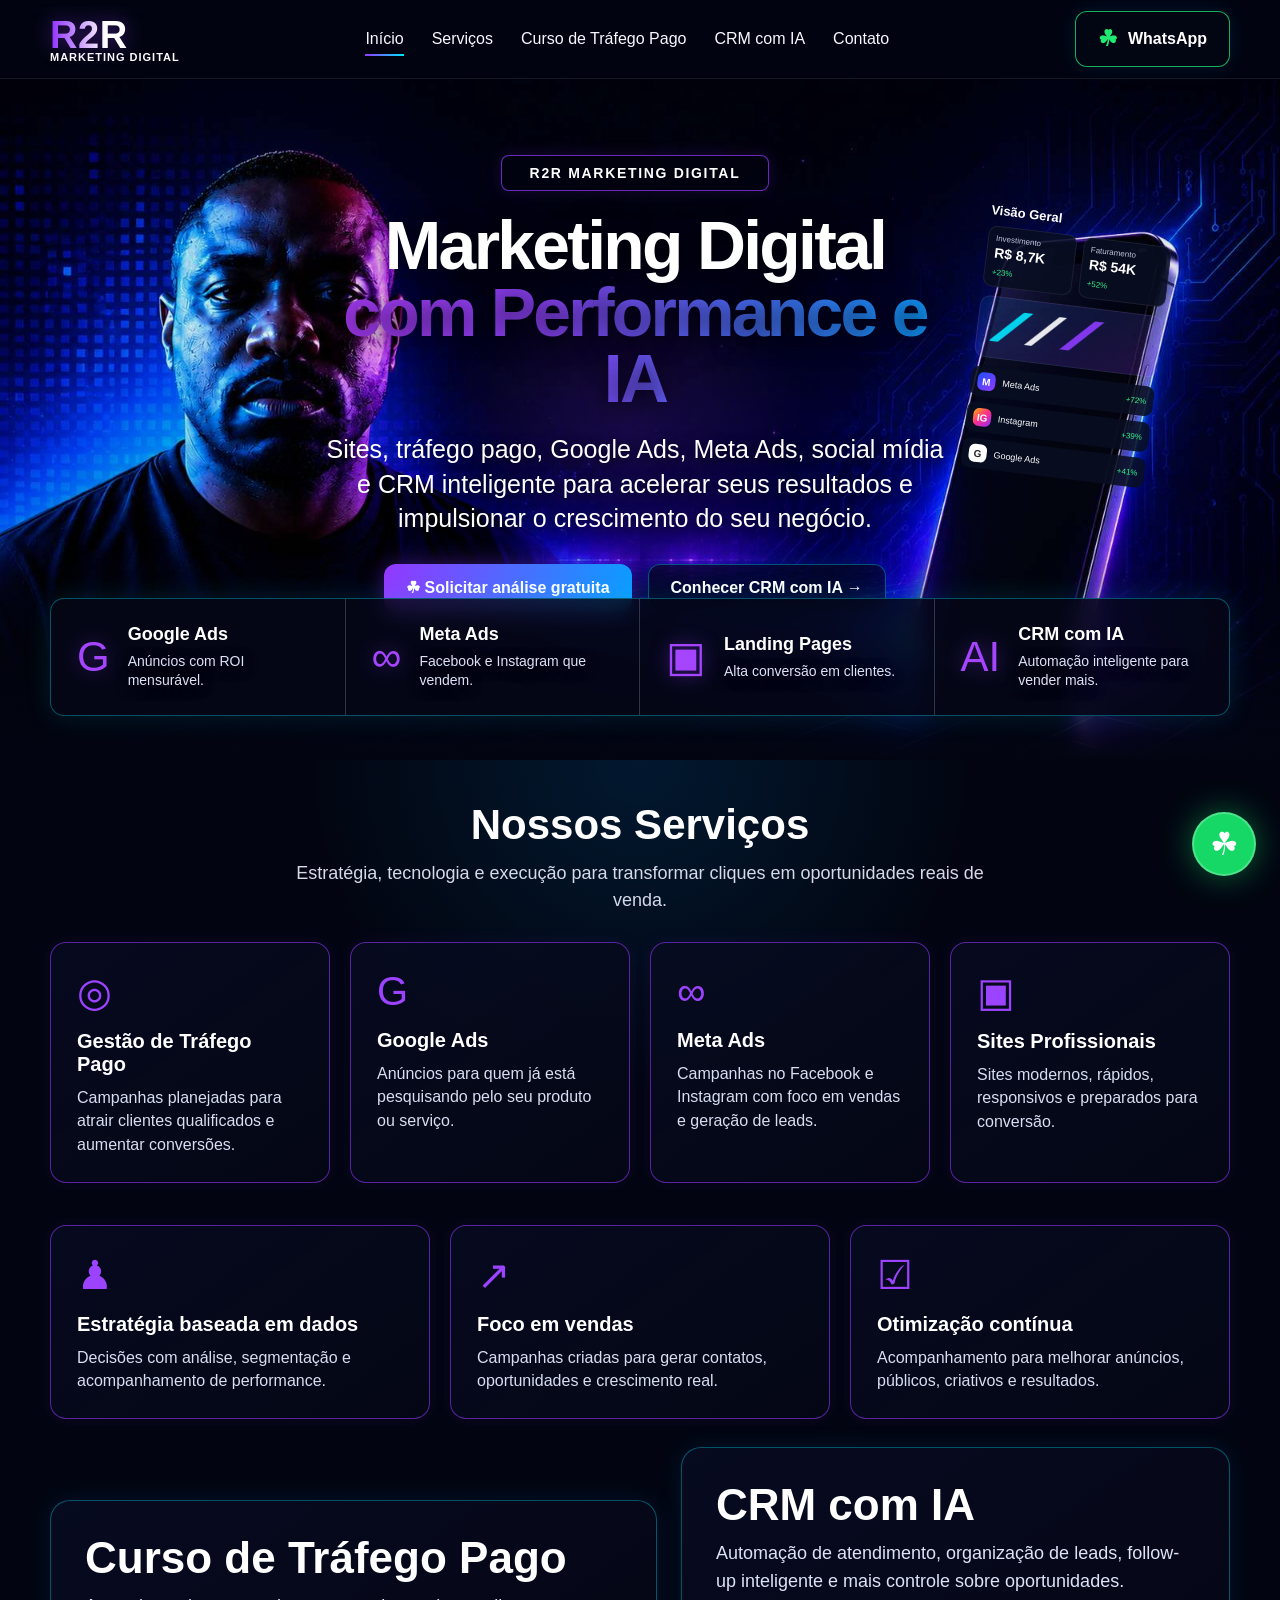
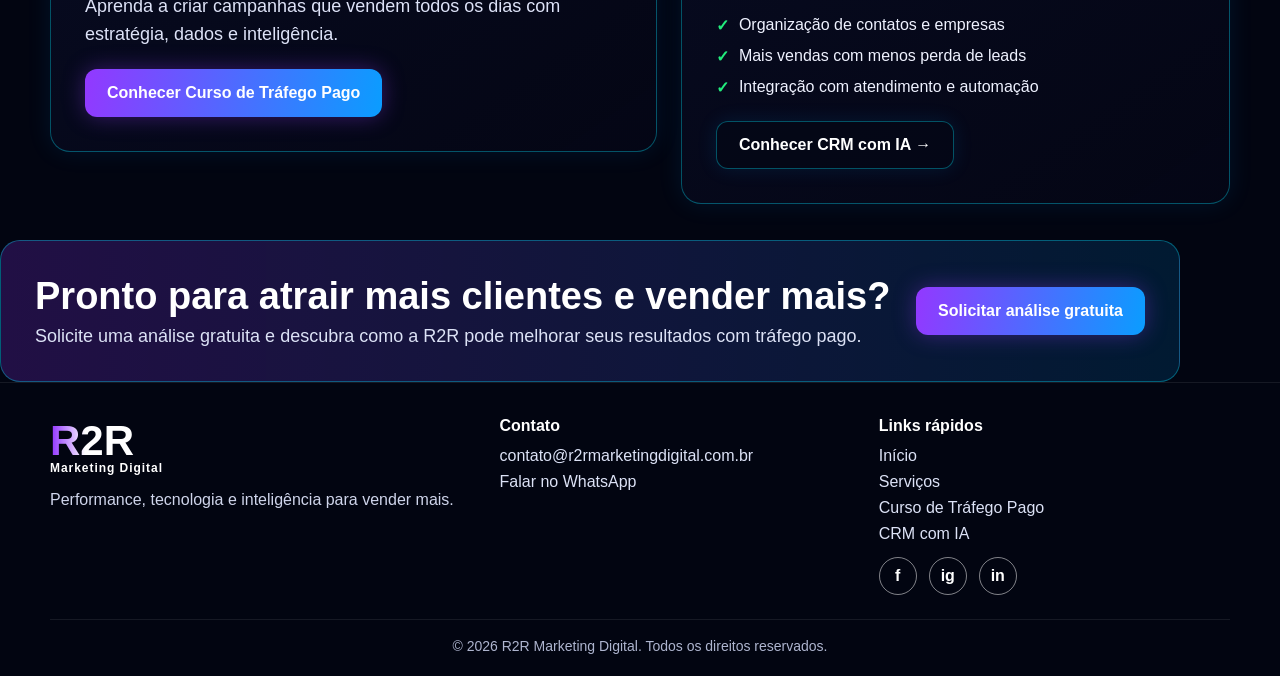
==== index.html @ 1e783277 "Add files via upload" ====
<!DOCTYPE html>
<html lang="pt-BR">
<head>
  <meta charset="UTF-8">
  <meta name="viewport" content="width=device-width, initial-scale=1.0">
  <meta http-equiv="X-UA-Compatible" content="IE=edge">
  <title>R2R Marketing Digital | Gestão de Tráfego Pago, Google Ads, Meta Ads e CRM com IA</title>
  <meta name="description" content="Gestão de tráfego pago, Google Ads, Meta Ads, landing pages e CRM com IA para empresas que querem atrair clientes e vender mais.">
  <meta name="keywords" content="R2R Marketing Digital, tráfego pago, gestão de tráfego pago, Google Ads, Meta Ads, Facebook Ads, Instagram Ads, landing page, criação de sites, CRM com IA, automação de vendas, curso de tráfego pago">
  <meta name="author" content="R2R Marketing Digital">
  <meta name="robots" content="index, follow, max-image-preview:large">
  <link rel="canonical" href="https://r2rmarketingdigital.com.br/">
  <meta property="og:type" content="website">
  <meta property="og:locale" content="pt_BR">
  <meta property="og:title" content="R2R Marketing Digital | Tráfego Pago, Google Ads, Meta Ads e CRM com IA">
  <meta property="og:description" content="Campanhas estratégicas em Google Ads, Meta Ads, landing pages e CRM com IA para transformar cliques em clientes.">
  <meta property="og:url" content="https://r2rmarketingdigital.com.br/">
  <meta property="og:site_name" content="R2R Marketing Digital">
  <meta name="twitter:card" content="summary_large_image">
  <meta name="twitter:title" content="R2R Marketing Digital | Performance e IA para vender mais">
  <meta name="twitter:description" content="Tráfego pago, sites, landing pages e CRM com IA para empresas que querem vender mais.">
  <link rel="icon" href="data:image/svg+xml,%3Csvg xmlns='http://www.w3.org/2000/svg' viewBox='0 0 120 120'%3E%3Crect width='120' height='120' rx='22' fill='%23020511'/%3E%3Ctext x='14' y='68' font-family='Arial' font-size='42' font-weight='900' fill='%239b35ff'%3ER2R%3C/text%3E%3C/svg%3E">
  <style>
    :root{
      --bg:#020511;
      --bg2:#070a1c;
      --text:#ffffff;
      --muted:#d6d9e8;
      --purple:#9338ff;
      --blue:#0a9dff;
      --cyan:#00e5ff;
      --green:#20e974;
      --border:rgba(0,229,255,.34);
      --card:rgba(6,10,28,.72);
      --hero:url('[data-uri]');
    }
    *{box-sizing:border-box}
    html{scroll-behavior:smooth}
    body{margin:0;font-family:Arial,Helvetica,sans-serif;background:var(--bg);color:var(--text);overflow-x:hidden}
    a{color:inherit;text-decoration:none}
    button,input{font-family:inherit}
    .container{width:min(1180px,calc(100% - 32px));margin:0 auto}
    .topbar{position:fixed;top:0;left:0;right:0;z-index:1000;background:rgba(2,5,17,.78);backdrop-filter:blur(14px);border-bottom:1px solid rgba(255,255,255,.08)}
    .nav{height:78px;display:flex;align-items:center;justify-content:space-between;gap:24px}
    .logo{display:flex;flex-direction:column;line-height:1;text-transform:uppercase;font-weight:900;letter-spacing:.04em}
    .logo strong{font-size:38px;background:linear-gradient(90deg,#8e2dff,#fff 43%,#fff);-webkit-background-clip:text;background-clip:text;color:transparent;filter:drop-shadow(0 0 10px rgba(147,56,255,.45))}
    .logo span{font-size:11px;color:#fff;letter-spacing:.09em;margin-top:-2px}
    .menu{display:flex;align-items:center;gap:28px;font-size:16px;color:#f6f7ff}
    .menu a{position:relative;padding:10px 0;white-space:nowrap}
    .menu a::after{content:"";position:absolute;left:0;right:0;bottom:2px;height:2px;background:linear-gradient(90deg,var(--purple),var(--cyan));transform:scaleX(0);transform-origin:left;transition:.25s}
    .menu a:hover::after,.menu a.active::after{transform:scaleX(1)}
    .actions{display:flex;align-items:center;gap:12px}
    .btn{display:inline-flex;align-items:center;justify-content:center;gap:10px;min-height:48px;padding:14px 22px;border-radius:12px;font-weight:800;border:1px solid var(--border);background:rgba(5,8,22,.58);color:#fff;box-shadow:0 0 20px rgba(0,157,255,.12);transition:.22s;cursor:pointer}
    .btn:hover{transform:translateY(-2px);box-shadow:0 0 30px rgba(0,229,255,.24)}
    .btn-primary{border:0;background:linear-gradient(100deg,var(--purple),var(--blue));box-shadow:0 0 22px rgba(147,56,255,.35)}
    .btn-whats{border-color:rgba(32,233,116,.75)}
    .btn-whats .ico{color:var(--green);font-size:22px}
    .mobile-btn{display:none;width:46px;height:46px;border:1px solid var(--border);border-radius:12px;background:rgba(0,0,0,.25);color:#fff;font-size:25px}

    .hero{position:relative;min-height:760px;padding-top:78px;overflow:hidden;background:#020511}
    .hero::before{content:"";position:absolute;inset:78px 0 0;background-image:linear-gradient(90deg,rgba(2,5,17,.04),rgba(2,5,17,.04)),var(--hero);background-size:cover;background-position:center top;background-repeat:no-repeat;opacity:.98}
    .hero::after{content:"";position:absolute;inset:0;background:radial-gradient(circle at 49% 56%,rgba(147,56,255,.16),transparent 23%),linear-gradient(180deg,rgba(2,5,17,0) 72%,#020511 100%);pointer-events:none}
    .hero-content{position:relative;z-index:3;min-height:680px;display:grid;grid-template-columns:1fr;place-items:center;text-align:center;padding:76px 0 145px}
    .hero-box{width:min(620px,100%);margin-left:220px;margin-right:230px}
    .eyebrow{display:inline-flex;border:1px solid rgba(147,56,255,.72);border-radius:8px;padding:9px 28px;background:rgba(2,5,17,.56);font-weight:900;letter-spacing:.12em;font-size:14px;margin-bottom:22px;text-transform:uppercase;box-shadow:0 0 16px rgba(147,56,255,.16)}
    h1{font-size:clamp(38px,5.3vw,72px);line-height:.98;margin:0 0 20px;font-weight:900;letter-spacing:-.04em;text-shadow:0 4px 24px rgba(0,0,0,.68)}
    .gradient{display:block;background:linear-gradient(90deg,#b13cff 0%,#8e45ff 36%,#0a9dff 100%);-webkit-background-clip:text;background-clip:text;color:transparent}
    .hero p{font-size:clamp(18px,2vw,25px);line-height:1.38;color:#fff;margin:0 auto 28px;max-width:640px;text-shadow:0 3px 14px rgba(0,0,0,.84)}
    .hero-ctas{display:flex;justify-content:center;flex-wrap:wrap;gap:16px}
    .phone-dashboard{position:absolute;z-index:4;right:8.3%;top:178px;width:220px;height:392px;transform:rotate(7deg);border-radius:30px;padding:34px 18px 22px;pointer-events:none}
    .dash-title{font-size:13px;font-weight:900;margin-bottom:8px;color:#fff}
    .dash-grid{display:grid;grid-template-columns:1fr 1fr;gap:7px;margin-bottom:9px}
    .metric{background:rgba(9,14,34,.88);border:1px solid rgba(255,255,255,.08);border-radius:9px;padding:7px;text-align:left}
    .metric small{display:block;font-size:8px;color:#bfc5dc}
    .metric b{display:block;font-size:14px;margin-top:2px}
    .metric span{font-size:8px;color:#30f084}
    .chart{height:62px;border-radius:10px;background:linear-gradient(155deg,rgba(10,157,255,.12),rgba(147,56,255,.22));border:1px solid rgba(255,255,255,.08);position:relative;margin-bottom:9px}
    .chart::before{content:"";position:absolute;left:13px;right:13px;bottom:16px;height:32px;background:linear-gradient(135deg,transparent 0 16%,#00e5ff 17% 21%,transparent 22% 35%,#fff 36% 39%,transparent 40% 54%,#8d3cff 55% 59%,transparent 60%);opacity:.9}
    .channels{display:grid;gap:6px}
    .ch{display:flex;align-items:center;gap:7px;background:rgba(9,14,34,.88);border-radius:8px;padding:6px 7px;font-size:9px}
    .ch i{width:18px;height:18px;border-radius:6px;display:grid;place-items:center;font-style:normal;font-size:10px;font-weight:900}
    .ch span{margin-left:auto;color:#35f486;font-size:8px}
    .i-meta{background:linear-gradient(135deg,#1d4eff,#9338ff)}.i-insta{background:linear-gradient(135deg,#ffb000,#ff2c8a,#8e2dff)}.i-google{background:#fff;color:#222}

    .benefits{position:absolute;z-index:5;left:50%;bottom:44px;transform:translateX(-50%);width:min(1180px,calc(100% - 32px));display:grid;grid-template-columns:repeat(4,1fr);gap:0;background:rgba(5,8,24,.82);border:1px solid var(--border);border-radius:14px;box-shadow:0 0 28px rgba(0,229,255,.12);backdrop-filter:blur(10px);overflow:hidden}
    .benefit{display:flex;gap:18px;align-items:center;padding:25px 26px;border-right:1px solid rgba(255,255,255,.18)}
    .benefit:last-child{border-right:0}
    .benefit .icon{font-size:42px;line-height:1;color:#a545ff;filter:drop-shadow(0 0 10px rgba(147,56,255,.45))}
    .benefit h3{margin:0 0 7px;font-size:18px}
    .benefit p{margin:0;color:#dce2f6;font-size:14px;line-height:1.35}

    main{background:radial-gradient(circle at 50% 0,rgba(0,157,255,.13),transparent 24%),#020511;padding:42px 0 0}
    section{scroll-margin-top:92px}
    .section-title{text-align:center;margin:0 0 28px}
    .section-title h2{font-size:clamp(28px,4vw,42px);line-height:1.1;margin:0 0 12px}
    .section-title p{color:var(--muted);font-size:18px;line-height:1.5;margin:0 auto;max-width:740px}
    .grid{display:grid;gap:20px}
    .cards{grid-template-columns:repeat(4,1fr)}
    .card{background:linear-gradient(145deg,rgba(8,12,34,.82),rgba(5,7,22,.78));border:1px solid rgba(147,56,255,.58);border-radius:16px;padding:26px;box-shadow:0 0 18px rgba(147,56,255,.08);min-height:168px}
    .card:hover{border-color:var(--cyan);box-shadow:0 0 28px rgba(0,229,255,.12)}
    .card .icon{font-size:40px;margin-bottom:15px;color:#9c43ff}
    .card h3{margin:0 0 10px;font-size:20px}
    .card p{margin:0;color:#d8ddf2;line-height:1.45}
    .why{grid-template-columns:repeat(3,1fr)}
    .split{display:grid;grid-template-columns:1.05fr .95fr;gap:24px;align-items:center;margin-top:28px}
    .panel{background:linear-gradient(145deg,rgba(8,12,34,.88),rgba(5,7,22,.82));border:1px solid var(--border);border-radius:20px;padding:34px;box-shadow:0 0 24px rgba(0,157,255,.1)}
    .panel h2{font-size:clamp(28px,4vw,44px);margin:0 0 12px;line-height:1.05}
    .panel p{color:#dde2f7;font-size:18px;line-height:1.55;margin:0 0 20px}
    .checks{display:grid;gap:12px;margin:20px 0 24px;padding:0;list-style:none}
    .checks li{display:flex;gap:10px;color:#eff2ff}
    .checks li::before{content:"✓";color:#22ec7c;font-weight:900}
    .final-cta{margin:36px 0 0;padding:34px;border-radius:20px;border:1px solid var(--border);background:linear-gradient(90deg,rgba(147,56,255,.22),rgba(0,157,255,.14));display:flex;align-items:center;justify-content:space-between;gap:24px}
    .final-cta h2{margin:0 0 8px;font-size:clamp(26px,4vw,38px)}
    .final-cta p{margin:0;color:#dce2f6;font-size:18px}
    footer{border-top:1px solid rgba(255,255,255,.08);padding:34px 0 22px;background:#020511}
    .footer-grid{display:grid;grid-template-columns:1.2fr 1fr 1fr;gap:28px;align-items:start}
    .footer-logo strong{font-size:42px;background:linear-gradient(90deg,#8e2dff,#fff 42%);-webkit-background-clip:text;background-clip:text;color:transparent;font-weight:900}
    .footer-logo span{display:block;font-size:12px;font-weight:800;letter-spacing:.08em;margin-top:-4px}
    .foot-title{font-weight:900;margin-bottom:12px}
    .foot-links{display:grid;gap:8px;color:#dce2f6}
    .social{display:flex;gap:12px;margin-top:14px}
    .social i{width:38px;height:38px;border:1px solid rgba(255,255,255,.5);border-radius:50%;display:grid;place-items:center;font-style:normal;font-weight:900}
    .copy{text-align:center;color:#aeb5cf;border-top:1px solid rgba(255,255,255,.08);margin-top:24px;padding-top:18px;font-size:14px}
    .float-whats{position:fixed;right:24px;bottom:24px;z-index:1001;width:64px;height:64px;border-radius:50%;background:#16d866;display:grid;place-items:center;color:#fff;font-size:32px;box-shadow:0 0 32px rgba(22,216,102,.45);border:2px solid rgba(255,255,255,.24)}
    .float-whats:hover{transform:translateY(-3px)}

    @media (max-width:1100px){
      .menu{gap:18px;font-size:14px}
      .hero-box{margin-left:180px;margin-right:180px}
      .phone-dashboard{right:5.8%;width:190px;top:190px}
      .benefit{padding:20px 16px}
      .cards{grid-template-columns:repeat(2,1fr)}
    }
    @media (max-width:880px){
      .nav{height:70px}
      .logo strong{font-size:32px}
      .menu{position:fixed;top:70px;left:0;right:0;display:none;flex-direction:column;align-items:flex-start;padding:22px 24px;background:rgba(2,5,17,.96);border-bottom:1px solid rgba(255,255,255,.1)}
      .menu.open{display:flex}
      .actions .btn-whats{display:none}
      .mobile-btn{display:grid;place-items:center}
      .hero{min-height:760px;padding-top:70px}
      .hero::before{inset:70px 0 0;background-size:auto 100%;background-position:31% top;opacity:.62}
      .hero-content{min-height:600px;place-items:end center;padding:220px 0 178px}
      .hero-box{margin:0;width:100%;background:linear-gradient(180deg,rgba(2,5,17,.34),rgba(2,5,17,.78));border:1px solid rgba(255,255,255,.08);border-radius:18px;padding:22px 16px;backdrop-filter:blur(4px)}
      .phone-dashboard{display:none}
      .benefits{position:relative;bottom:auto;left:auto;transform:none;margin:-118px auto 30px;grid-template-columns:1fr 1fr}
      .benefit{border-right:0;border-bottom:1px solid rgba(255,255,255,.14)}
      .benefit:nth-child(odd){border-right:1px solid rgba(255,255,255,.14)}
      .benefit:nth-last-child(-n+2){border-bottom:0}
      main{padding-top:10px}
      .why,.split,.footer-grid{grid-template-columns:1fr}
      .final-cta{flex-direction:column;align-items:flex-start}
    }
    @media (max-width:560px){
      .container{width:min(100% - 22px,1180px)}
      .hero{min-height:720px}
      .hero::before{background-position:28% top;opacity:.54}
      .hero-content{padding:190px 0 190px}
      .eyebrow{font-size:11px;padding:8px 14px}
      h1{font-size:38px}
      .hero p{font-size:17px}
      .hero-ctas .btn{width:100%}
      .benefits{grid-template-columns:1fr;margin-top:-150px}
      .benefit,.benefit:nth-child(odd){border-right:0;border-bottom:1px solid rgba(255,255,255,.14)}
      .benefit:last-child{border-bottom:0}
      .cards{grid-template-columns:1fr}
      .panel{padding:24px}
      .float-whats{width:58px;height:58px;right:16px;bottom:16px}
    }
  </style>
</head>
<body>
  <header class="topbar" aria-label="Cabeçalho principal">
    <div class="container nav">
      <a class="logo" href="#inicio" aria-label="R2R Marketing Digital - Início"><strong>R2R</strong><span>Marketing Digital</span></a>
      <nav class="menu" id="menu" aria-label="Menu principal">
        <a href="#inicio" class="active">Início</a>
        <a href="#servicos">Serviços</a>
        <a href="https://mentoria.r2rmarketingdigital.com.br/" target="_blank" rel="noopener">Curso de Tráfego Pago</a>
        <a href="https://crm.r2rmarketingdigital.com.br/" target="_blank" rel="noopener">CRM com IA</a>
        <a href="#contato">Contato</a>
      </nav>
      <div class="actions">
        <a class="btn btn-whats" href="https://wa.me/5547996753735?text=Ol%C3%A1%2C%20vim%20pelo%20site%20da%20R2R%20Marketing%20Digital%20e%20quero%20uma%20an%C3%A1lise%20gratuita%20para%20melhorar%20meus%20resultados%20com%20tr%C3%A1fego%20pago." target="_blank" rel="noopener" aria-label="Falar no WhatsApp"><span class="ico">☘</span> WhatsApp</a>
        <button class="mobile-btn" id="mobileBtn" aria-label="Abrir menu" aria-controls="menu" aria-expanded="false">☰</button>
      </div>
    </div>
  </header>

  <section class="hero" id="inicio" aria-label="R2R Marketing Digital com Performance e IA">
    <div class="container hero-content">
      <div class="hero-box">
        <span class="eyebrow">R2R Marketing Digital</span>
        <h1>Marketing Digital <span class="gradient">com Performance e IA</span></h1>
        <p>Sites, tráfego pago, Google Ads, Meta Ads, social mídia e CRM inteligente para acelerar seus resultados e impulsionar o crescimento do seu negócio.</p>
        <div class="hero-ctas">
          <a class="btn btn-primary" href="https://wa.me/5547996753735?text=Ol%C3%A1%2C%20vim%20pelo%20site%20da%20R2R%20Marketing%20Digital%20e%20quero%20uma%20an%C3%A1lise%20gratuita%20para%20melhorar%20meus%20resultados%20com%20tr%C3%A1fego%20pago." target="_blank" rel="noopener" aria-label="Solicitar análise gratuita pelo WhatsApp">☘ Solicitar análise gratuita</a>
          <a class="btn" href="https://crm.r2rmarketingdigital.com.br/" target="_blank" rel="noopener">Conhecer CRM com IA →</a>
        </div>
      </div>
    </div>
    <div class="phone-dashboard" aria-hidden="true">
      <div class="dash-title">Visão Geral</div>
      <div class="dash-grid"><div class="metric"><small>Investimento</small><b>R$ 8,7K</b><span>+23%</span></div><div class="metric"><small>Faturamento</small><b>R$ 54K</b><span>+52%</span></div></div>
      <div class="chart"></div>
      <div class="channels"><div class="ch"><i class="i-meta">M</i>Meta Ads <span>+72%</span></div><div class="ch"><i class="i-insta">IG</i>Instagram <span>+39%</span></div><div class="ch"><i class="i-google">G</i>Google Ads <span>+41%</span></div></div>
    </div>
    <div class="benefits" aria-label="Benefícios principais">
      <div class="benefit"><div class="icon">G</div><div><h3>Google Ads</h3><p>Anúncios com ROI mensurável.</p></div></div>
      <div class="benefit"><div class="icon">∞</div><div><h3>Meta Ads</h3><p>Facebook e Instagram que vendem.</p></div></div>
      <div class="benefit"><div class="icon">▣</div><div><h3>Landing Pages</h3><p>Alta conversão em clientes.</p></div></div>
      <div class="benefit"><div class="icon">AI</div><div><h3>CRM com IA</h3><p>Automação inteligente para vender mais.</p></div></div>
    </div>
  </section>

  <main>
    <section id="servicos" class="container">
      <div class="section-title"><h2>Nossos Serviços</h2><p>Estratégia, tecnologia e execução para transformar cliques em oportunidades reais de venda.</p></div>
      <div class="grid cards">
        <article class="card"><div class="icon">◎</div><h3>Gestão de Tráfego Pago</h3><p>Campanhas planejadas para atrair clientes qualificados e aumentar conversões.</p></article>
        <article class="card"><div class="icon">G</div><h3>Google Ads</h3><p>Anúncios para quem já está pesquisando pelo seu produto ou serviço.</p></article>
        <article class="card"><div class="icon">∞</div><h3>Meta Ads</h3><p>Campanhas no Facebook e Instagram com foco em vendas e geração de leads.</p></article>
        <article class="card"><div class="icon">▣</div><h3>Sites Profissionais</h3><p>Sites modernos, rápidos, responsivos e preparados para conversão.</p></article>
      </div>
    </section>

    <section class="container" style="margin-top:42px">
      <div class="grid why">
        <article class="card"><div class="icon">♟</div><h3>Estratégia baseada em dados</h3><p>Decisões com análise, segmentação e acompanhamento de performance.</p></article>
        <article class="card"><div class="icon">↗</div><h3>Foco em vendas</h3><p>Campanhas criadas para gerar contatos, oportunidades e crescimento real.</p></article>
        <article class="card"><div class="icon">☑</div><h3>Otimização contínua</h3><p>Acompanhamento para melhorar anúncios, públicos, criativos e resultados.</p></article>
      </div>
    </section>

    <section class="container split" id="curso">
      <div class="panel">
        <h2>Curso de Tráfego Pago</h2>
        <p>Aprenda a criar campanhas que vendem todos os dias com estratégia, dados e inteligência.</p>
        <a class="btn btn-primary" href="https://mentoria.r2rmarketingdigital.com.br/" target="_blank" rel="noopener">Conhecer Curso de Tráfego Pago</a>
      </div>
      <div class="panel" id="crm">
        <h2>CRM com IA</h2>
        <p>Automação de atendimento, organização de leads, follow-up inteligente e mais controle sobre oportunidades.</p>
        <ul class="checks"><li>Organização de contatos e empresas</li><li>Mais vendas com menos perda de leads</li><li>Integração com atendimento e automação</li></ul>
        <a class="btn" href="https://crm.r2rmarketingdigital.com.br/" target="_blank" rel="noopener">Conhecer CRM com IA →</a>
      </div>
    </section>

    <section class="container final-cta" id="contato">
      <div><h2>Pronto para atrair mais clientes e vender mais?</h2><p>Solicite uma análise gratuita e descubra como a R2R pode melhorar seus resultados com tráfego pago.</p></div>
      <a class="btn btn-primary" href="https://wa.me/5547996753735?text=Ol%C3%A1%2C%20vim%20pelo%20site%20da%20R2R%20Marketing%20Digital%20e%20quero%20uma%20an%C3%A1lise%20gratuita%20para%20melhorar%20meus%20resultados%20com%20tr%C3%A1fego%20pago." target="_blank" rel="noopener">Solicitar análise gratuita</a>
    </section>
  </main>

  <footer>
    <div class="container footer-grid">
      <div class="footer-logo"><strong>R2R</strong><span>Marketing Digital</span><p style="color:#cfd5eb">Performance, tecnologia e inteligência para vender mais.</p></div>
      <div><div class="foot-title">Contato</div><div class="foot-links"><a href="mailto:contato@r2rmarketingdigital.com.br">contato@r2rmarketingdigital.com.br</a><a href="https://wa.me/5547996753735?text=Ol%C3%A1%2C%20vim%20pelo%20site%20da%20R2R%20Marketing%20Digital%20e%20quero%20uma%20an%C3%A1lise%20gratuita%20para%20melhorar%20meus%20resultados%20com%20tr%C3%A1fego%20pago." target="_blank" rel="noopener">Falar no WhatsApp</a></div></div>
      <div><div class="foot-title">Links rápidos</div><div class="foot-links"><a href="#inicio">Início</a><a href="#servicos">Serviços</a><a href="https://mentoria.r2rmarketingdigital.com.br/" target="_blank" rel="noopener">Curso de Tráfego Pago</a><a href="https://crm.r2rmarketingdigital.com.br/" target="_blank" rel="noopener">CRM com IA</a></div><div class="social" aria-hidden="true"><i>f</i><i>ig</i><i>in</i></div></div>
    </div>
    <div class="container copy">© 2026 R2R Marketing Digital. Todos os direitos reservados.</div>
  </footer>

  <a class="float-whats" href="https://wa.me/5547996753735?text=Ol%C3%A1%2C%20vim%20pelo%20site%20da%20R2R%20Marketing%20Digital%20e%20quero%20uma%20an%C3%A1lise%20gratuita%20para%20melhorar%20meus%20resultados%20com%20tr%C3%A1fego%20pago." target="_blank" rel="noopener" aria-label="Falar no WhatsApp">☘</a>

  <script>
    const mobileBtn = document.getElementById('mobileBtn');
    const menu = document.getElementById('menu');
    mobileBtn.addEventListener('click', () => {
      const open = menu.classList.toggle('open');
      mobileBtn.setAttribute('aria-expanded', open ? 'true' : 'false');
      mobileBtn.textContent = open ? '×' : '☰';
    });
    menu.querySelectorAll('a').forEach(link => link.addEventListener('click', () => {
      menu.classList.remove('open'); mobileBtn.setAttribute('aria-expanded','false'); mobileBtn.textContent='☰';
    }));
  </script>
  <script type="application/ld+json">{"@context":"https://schema.org","@type":"ProfessionalService","name":"R2R Marketing Digital","url":"https://r2rmarketingdigital.com.br/","email":"contato@r2rmarketingdigital.com.br","areaServed":"BR","description":"Gestão de tráfego pago, Google Ads, Meta Ads, landing pages e CRM com IA para empresas que querem vender mais.","sameAs":["https://mentoria.r2rmarketingdigital.com.br/","https://crm.r2rmarketingdigital.com.br/"]}</script>
  <script type="application/ld+json">{"@context":"https://schema.org","@type":"FAQPage","mainEntity":[{"@type":"Question","name":"A R2R faz gestão de tráfego pago?","acceptedAnswer":{"@type":"Answer","text":"Sim. A R2R Marketing Digital cria e gerencia campanhas de Google Ads, Meta Ads, landing pages e estratégias digitais com foco em vendas."}},{"@type":"Question","name":"O site possui CRM com IA?","acceptedAnswer":{"@type":"Answer","text":"Sim. Os botões de CRM com IA direcionam para a plataforma crm.r2rmarketingdigital.com.br."}},{"@type":"Question","name":"Onde acesso o Curso de Tráfego Pago?","acceptedAnswer":{"@type":"Answer","text":"O Curso de Tráfego Pago pode ser acessado pelo endereço https://mentoria.r2rmarketingdigital.com.br/."}}]}</script>
</body>
</html>
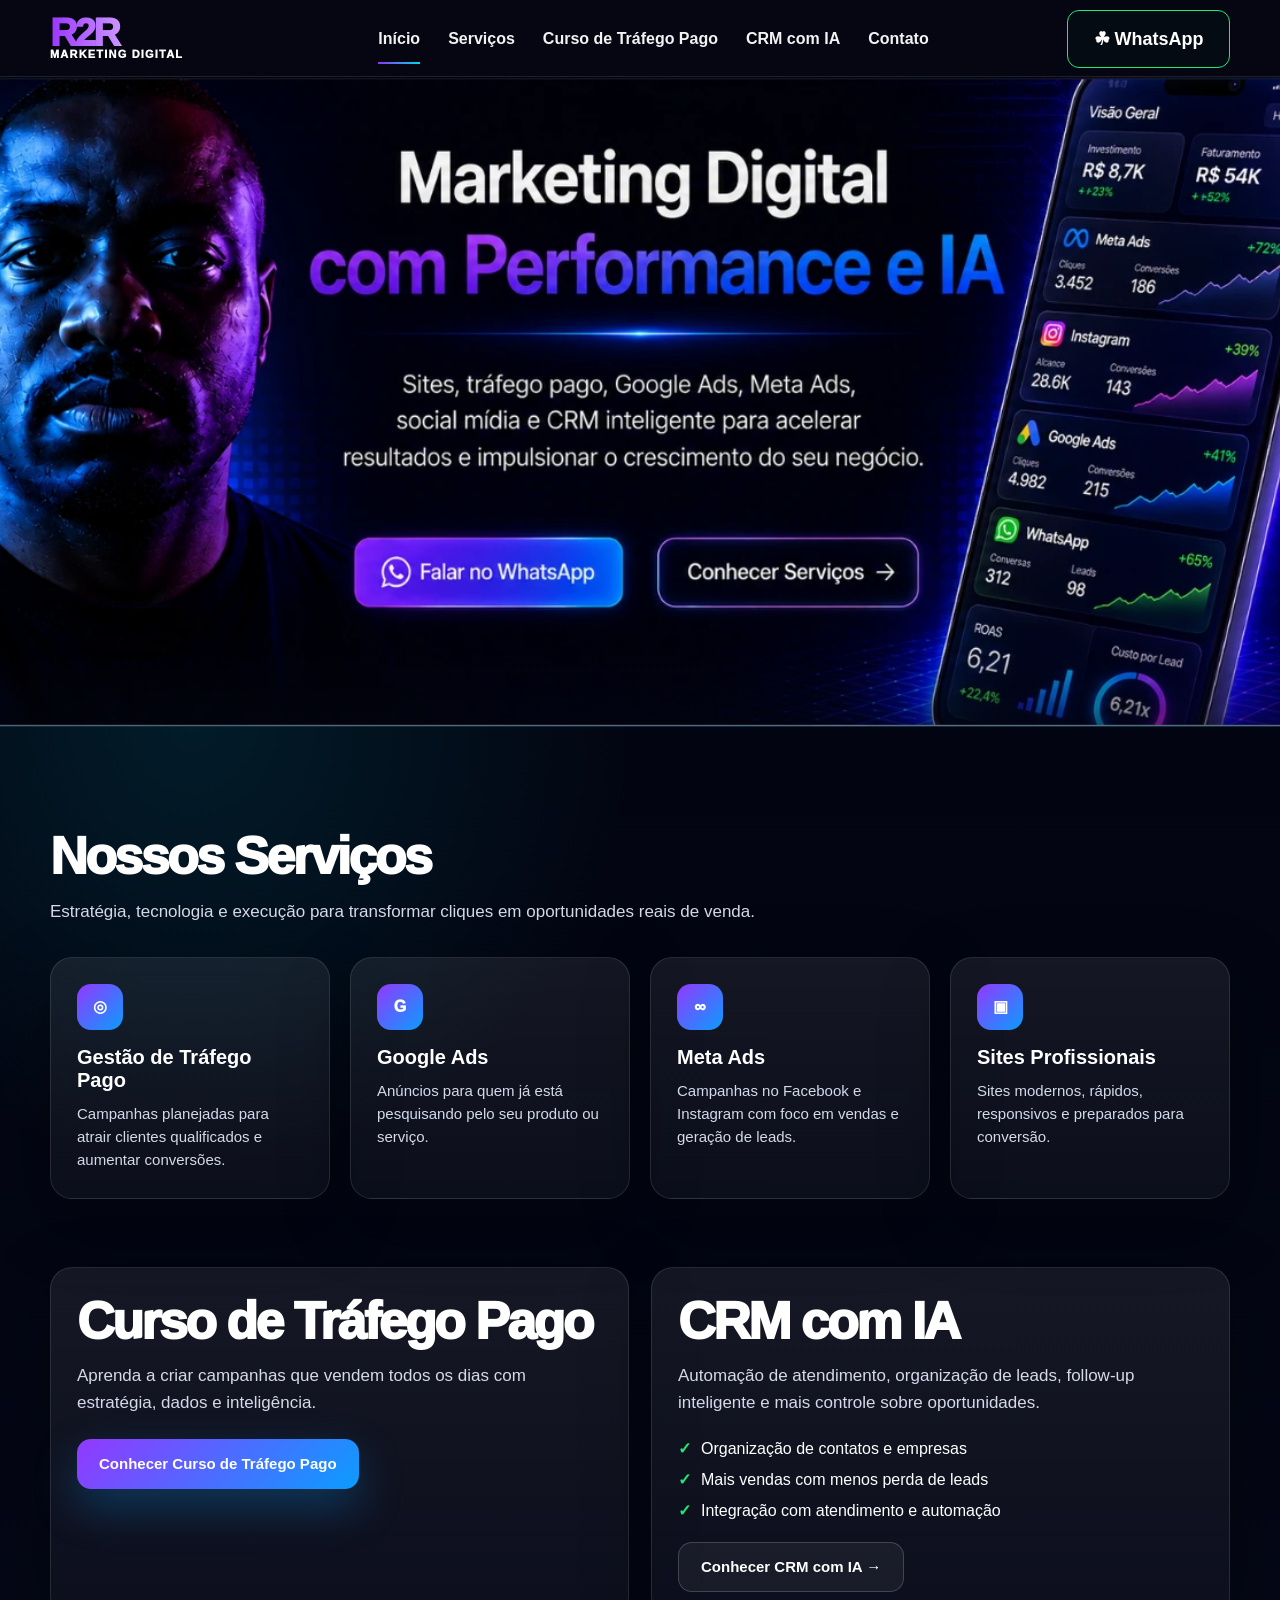
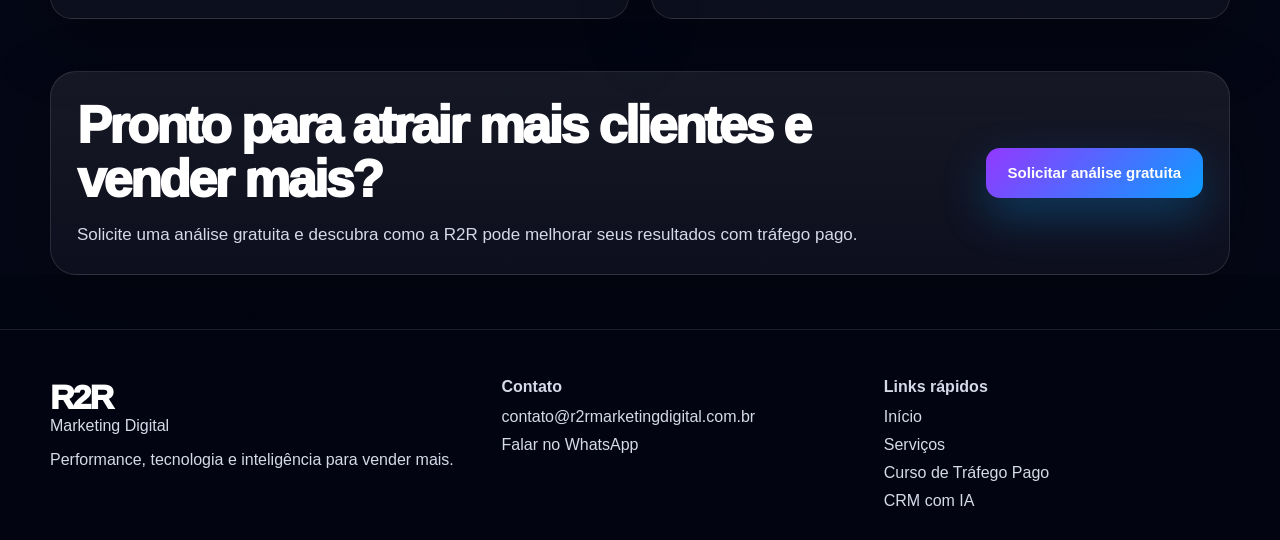
==== commit 3467b7f5: "Atualiza somente o index.html conforme layout anexado" ====
--- a/index.html
+++ b/index.html
@@ -3,279 +3,495 @@
 <head>
   <meta charset="UTF-8">
   <meta name="viewport" content="width=device-width, initial-scale=1.0">
-  <meta http-equiv="X-UA-Compatible" content="IE=edge">
-  <title>R2R Marketing Digital | Gestão de Tráfego Pago, Google Ads, Meta Ads e CRM com IA</title>
-  <meta name="description" content="Gestão de tráfego pago, Google Ads, Meta Ads, landing pages e CRM com IA para empresas que querem atrair clientes e vender mais.">
-  <meta name="keywords" content="R2R Marketing Digital, tráfego pago, gestão de tráfego pago, Google Ads, Meta Ads, Facebook Ads, Instagram Ads, landing page, criação de sites, CRM com IA, automação de vendas, curso de tráfego pago">
-  <meta name="author" content="R2R Marketing Digital">
-  <meta name="robots" content="index, follow, max-image-preview:large">
-  <link rel="canonical" href="https://r2rmarketingdigital.com.br/">
-  <meta property="og:type" content="website">
-  <meta property="og:locale" content="pt_BR">
-  <meta property="og:title" content="R2R Marketing Digital | Tráfego Pago, Google Ads, Meta Ads e CRM com IA">
-  <meta property="og:description" content="Campanhas estratégicas em Google Ads, Meta Ads, landing pages e CRM com IA para transformar cliques em clientes.">
-  <meta property="og:url" content="https://r2rmarketingdigital.com.br/">
-  <meta property="og:site_name" content="R2R Marketing Digital">
-  <meta name="twitter:card" content="summary_large_image">
-  <meta name="twitter:title" content="R2R Marketing Digital | Performance e IA para vender mais">
-  <meta name="twitter:description" content="Tráfego pago, sites, landing pages e CRM com IA para empresas que querem vender mais.">
-  <link rel="icon" href="data:image/svg+xml,%3Csvg xmlns='http://www.w3.org/2000/svg' viewBox='0 0 120 120'%3E%3Crect width='120' height='120' rx='22' fill='%23020511'/%3E%3Ctext x='14' y='68' font-family='Arial' font-size='42' font-weight='900' fill='%239b35ff'%3ER2R%3C/text%3E%3C/svg%3E">
+  <title>R2R Marketing Digital | Gestão de Tráfego Pago, Sites e CRM com IA</title>
+  <meta name="description" content="Sites, tráfego pago, Google Ads, Meta Ads, social mídia e CRM inteligente para acelerar seus resultados e impulsionar o crescimento do seu negócio.">
+  <meta name="robots" content="index, follow">
   <style>
-    :root{
-      --bg:#020511;
-      --bg2:#070a1c;
-      --text:#ffffff;
-      --muted:#d6d9e8;
-      --purple:#9338ff;
-      --blue:#0a9dff;
-      --cyan:#00e5ff;
-      --green:#20e974;
-      --border:rgba(0,229,255,.34);
-      --card:rgba(6,10,28,.72);
-      --hero:url('[data-uri]');
-    }
-    *{box-sizing:border-box}
-    html{scroll-behavior:smooth}
-    body{margin:0;font-family:Arial,Helvetica,sans-serif;background:var(--bg);color:var(--text);overflow-x:hidden}
-    a{color:inherit;text-decoration:none}
-    button,input{font-family:inherit}
-    .container{width:min(1180px,calc(100% - 32px));margin:0 auto}
-    .topbar{position:fixed;top:0;left:0;right:0;z-index:1000;background:rgba(2,5,17,.78);backdrop-filter:blur(14px);border-bottom:1px solid rgba(255,255,255,.08)}
-    .nav{height:78px;display:flex;align-items:center;justify-content:space-between;gap:24px}
-    .logo{display:flex;flex-direction:column;line-height:1;text-transform:uppercase;font-weight:900;letter-spacing:.04em}
-    .logo strong{font-size:38px;background:linear-gradient(90deg,#8e2dff,#fff 43%,#fff);-webkit-background-clip:text;background-clip:text;color:transparent;filter:drop-shadow(0 0 10px rgba(147,56,255,.45))}
-    .logo span{font-size:11px;color:#fff;letter-spacing:.09em;margin-top:-2px}
-    .menu{display:flex;align-items:center;gap:28px;font-size:16px;color:#f6f7ff}
-    .menu a{position:relative;padding:10px 0;white-space:nowrap}
-    .menu a::after{content:"";position:absolute;left:0;right:0;bottom:2px;height:2px;background:linear-gradient(90deg,var(--purple),var(--cyan));transform:scaleX(0);transform-origin:left;transition:.25s}
-    .menu a:hover::after,.menu a.active::after{transform:scaleX(1)}
-    .actions{display:flex;align-items:center;gap:12px}
-    .btn{display:inline-flex;align-items:center;justify-content:center;gap:10px;min-height:48px;padding:14px 22px;border-radius:12px;font-weight:800;border:1px solid var(--border);background:rgba(5,8,22,.58);color:#fff;box-shadow:0 0 20px rgba(0,157,255,.12);transition:.22s;cursor:pointer}
-    .btn:hover{transform:translateY(-2px);box-shadow:0 0 30px rgba(0,229,255,.24)}
-    .btn-primary{border:0;background:linear-gradient(100deg,var(--purple),var(--blue));box-shadow:0 0 22px rgba(147,56,255,.35)}
-    .btn-whats{border-color:rgba(32,233,116,.75)}
-    .btn-whats .ico{color:var(--green);font-size:22px}
-    .mobile-btn{display:none;width:46px;height:46px;border:1px solid var(--border);border-radius:12px;background:rgba(0,0,0,.25);color:#fff;font-size:25px}
-
-    .hero{position:relative;min-height:760px;padding-top:78px;overflow:hidden;background:#020511}
-    .hero::before{content:"";position:absolute;inset:78px 0 0;background-image:linear-gradient(90deg,rgba(2,5,17,.04),rgba(2,5,17,.04)),var(--hero);background-size:cover;background-position:center top;background-repeat:no-repeat;opacity:.98}
-    .hero::after{content:"";position:absolute;inset:0;background:radial-gradient(circle at 49% 56%,rgba(147,56,255,.16),transparent 23%),linear-gradient(180deg,rgba(2,5,17,0) 72%,#020511 100%);pointer-events:none}
-    .hero-content{position:relative;z-index:3;min-height:680px;display:grid;grid-template-columns:1fr;place-items:center;text-align:center;padding:76px 0 145px}
-    .hero-box{width:min(620px,100%);margin-left:220px;margin-right:230px}
-    .eyebrow{display:inline-flex;border:1px solid rgba(147,56,255,.72);border-radius:8px;padding:9px 28px;background:rgba(2,5,17,.56);font-weight:900;letter-spacing:.12em;font-size:14px;margin-bottom:22px;text-transform:uppercase;box-shadow:0 0 16px rgba(147,56,255,.16)}
-    h1{font-size:clamp(38px,5.3vw,72px);line-height:.98;margin:0 0 20px;font-weight:900;letter-spacing:-.04em;text-shadow:0 4px 24px rgba(0,0,0,.68)}
-    .gradient{display:block;background:linear-gradient(90deg,#b13cff 0%,#8e45ff 36%,#0a9dff 100%);-webkit-background-clip:text;background-clip:text;color:transparent}
-    .hero p{font-size:clamp(18px,2vw,25px);line-height:1.38;color:#fff;margin:0 auto 28px;max-width:640px;text-shadow:0 3px 14px rgba(0,0,0,.84)}
-    .hero-ctas{display:flex;justify-content:center;flex-wrap:wrap;gap:16px}
-    .phone-dashboard{position:absolute;z-index:4;right:8.3%;top:178px;width:220px;height:392px;transform:rotate(7deg);border-radius:30px;padding:34px 18px 22px;pointer-events:none}
-    .dash-title{font-size:13px;font-weight:900;margin-bottom:8px;color:#fff}
-    .dash-grid{display:grid;grid-template-columns:1fr 1fr;gap:7px;margin-bottom:9px}
-    .metric{background:rgba(9,14,34,.88);border:1px solid rgba(255,255,255,.08);border-radius:9px;padding:7px;text-align:left}
-    .metric small{display:block;font-size:8px;color:#bfc5dc}
-    .metric b{display:block;font-size:14px;margin-top:2px}
-    .metric span{font-size:8px;color:#30f084}
-    .chart{height:62px;border-radius:10px;background:linear-gradient(155deg,rgba(10,157,255,.12),rgba(147,56,255,.22));border:1px solid rgba(255,255,255,.08);position:relative;margin-bottom:9px}
-    .chart::before{content:"";position:absolute;left:13px;right:13px;bottom:16px;height:32px;background:linear-gradient(135deg,transparent 0 16%,#00e5ff 17% 21%,transparent 22% 35%,#fff 36% 39%,transparent 40% 54%,#8d3cff 55% 59%,transparent 60%);opacity:.9}
-    .channels{display:grid;gap:6px}
-    .ch{display:flex;align-items:center;gap:7px;background:rgba(9,14,34,.88);border-radius:8px;padding:6px 7px;font-size:9px}
-    .ch i{width:18px;height:18px;border-radius:6px;display:grid;place-items:center;font-style:normal;font-size:10px;font-weight:900}
-    .ch span{margin-left:auto;color:#35f486;font-size:8px}
-    .i-meta{background:linear-gradient(135deg,#1d4eff,#9338ff)}.i-insta{background:linear-gradient(135deg,#ffb000,#ff2c8a,#8e2dff)}.i-google{background:#fff;color:#222}
-
-    .benefits{position:absolute;z-index:5;left:50%;bottom:44px;transform:translateX(-50%);width:min(1180px,calc(100% - 32px));display:grid;grid-template-columns:repeat(4,1fr);gap:0;background:rgba(5,8,24,.82);border:1px solid var(--border);border-radius:14px;box-shadow:0 0 28px rgba(0,229,255,.12);backdrop-filter:blur(10px);overflow:hidden}
-    .benefit{display:flex;gap:18px;align-items:center;padding:25px 26px;border-right:1px solid rgba(255,255,255,.18)}
-    .benefit:last-child{border-right:0}
-    .benefit .icon{font-size:42px;line-height:1;color:#a545ff;filter:drop-shadow(0 0 10px rgba(147,56,255,.45))}
-    .benefit h3{margin:0 0 7px;font-size:18px}
-    .benefit p{margin:0;color:#dce2f6;font-size:14px;line-height:1.35}
-
-    main{background:radial-gradient(circle at 50% 0,rgba(0,157,255,.13),transparent 24%),#020511;padding:42px 0 0}
-    section{scroll-margin-top:92px}
-    .section-title{text-align:center;margin:0 0 28px}
-    .section-title h2{font-size:clamp(28px,4vw,42px);line-height:1.1;margin:0 0 12px}
-    .section-title p{color:var(--muted);font-size:18px;line-height:1.5;margin:0 auto;max-width:740px}
-    .grid{display:grid;gap:20px}
-    .cards{grid-template-columns:repeat(4,1fr)}
-    .card{background:linear-gradient(145deg,rgba(8,12,34,.82),rgba(5,7,22,.78));border:1px solid rgba(147,56,255,.58);border-radius:16px;padding:26px;box-shadow:0 0 18px rgba(147,56,255,.08);min-height:168px}
-    .card:hover{border-color:var(--cyan);box-shadow:0 0 28px rgba(0,229,255,.12)}
-    .card .icon{font-size:40px;margin-bottom:15px;color:#9c43ff}
-    .card h3{margin:0 0 10px;font-size:20px}
-    .card p{margin:0;color:#d8ddf2;line-height:1.45}
-    .why{grid-template-columns:repeat(3,1fr)}
-    .split{display:grid;grid-template-columns:1.05fr .95fr;gap:24px;align-items:center;margin-top:28px}
-    .panel{background:linear-gradient(145deg,rgba(8,12,34,.88),rgba(5,7,22,.82));border:1px solid var(--border);border-radius:20px;padding:34px;box-shadow:0 0 24px rgba(0,157,255,.1)}
-    .panel h2{font-size:clamp(28px,4vw,44px);margin:0 0 12px;line-height:1.05}
-    .panel p{color:#dde2f7;font-size:18px;line-height:1.55;margin:0 0 20px}
-    .checks{display:grid;gap:12px;margin:20px 0 24px;padding:0;list-style:none}
-    .checks li{display:flex;gap:10px;color:#eff2ff}
-    .checks li::before{content:"✓";color:#22ec7c;font-weight:900}
-    .final-cta{margin:36px 0 0;padding:34px;border-radius:20px;border:1px solid var(--border);background:linear-gradient(90deg,rgba(147,56,255,.22),rgba(0,157,255,.14));display:flex;align-items:center;justify-content:space-between;gap:24px}
-    .final-cta h2{margin:0 0 8px;font-size:clamp(26px,4vw,38px)}
-    .final-cta p{margin:0;color:#dce2f6;font-size:18px}
-    footer{border-top:1px solid rgba(255,255,255,.08);padding:34px 0 22px;background:#020511}
-    .footer-grid{display:grid;grid-template-columns:1.2fr 1fr 1fr;gap:28px;align-items:start}
-    .footer-logo strong{font-size:42px;background:linear-gradient(90deg,#8e2dff,#fff 42%);-webkit-background-clip:text;background-clip:text;color:transparent;font-weight:900}
-    .footer-logo span{display:block;font-size:12px;font-weight:800;letter-spacing:.08em;margin-top:-4px}
-    .foot-title{font-weight:900;margin-bottom:12px}
-    .foot-links{display:grid;gap:8px;color:#dce2f6}
-    .social{display:flex;gap:12px;margin-top:14px}
-    .social i{width:38px;height:38px;border:1px solid rgba(255,255,255,.5);border-radius:50%;display:grid;place-items:center;font-style:normal;font-weight:900}
-    .copy{text-align:center;color:#aeb5cf;border-top:1px solid rgba(255,255,255,.08);margin-top:24px;padding-top:18px;font-size:14px}
-    .float-whats{position:fixed;right:24px;bottom:24px;z-index:1001;width:64px;height:64px;border-radius:50%;background:#16d866;display:grid;place-items:center;color:#fff;font-size:32px;box-shadow:0 0 32px rgba(22,216,102,.45);border:2px solid rgba(255,255,255,.24)}
-    .float-whats:hover{transform:translateY(-3px)}
-
-    @media (max-width:1100px){
-      .menu{gap:18px;font-size:14px}
-      .hero-box{margin-left:180px;margin-right:180px}
-      .phone-dashboard{right:5.8%;width:190px;top:190px}
-      .benefit{padding:20px 16px}
-      .cards{grid-template-columns:repeat(2,1fr)}
-    }
-    @media (max-width:880px){
-      .nav{height:70px}
-      .logo strong{font-size:32px}
-      .menu{position:fixed;top:70px;left:0;right:0;display:none;flex-direction:column;align-items:flex-start;padding:22px 24px;background:rgba(2,5,17,.96);border-bottom:1px solid rgba(255,255,255,.1)}
-      .menu.open{display:flex}
-      .actions .btn-whats{display:none}
-      .mobile-btn{display:grid;place-items:center}
-      .hero{min-height:760px;padding-top:70px}
-      .hero::before{inset:70px 0 0;background-size:auto 100%;background-position:31% top;opacity:.62}
-      .hero-content{min-height:600px;place-items:end center;padding:220px 0 178px}
-      .hero-box{margin:0;width:100%;background:linear-gradient(180deg,rgba(2,5,17,.34),rgba(2,5,17,.78));border:1px solid rgba(255,255,255,.08);border-radius:18px;padding:22px 16px;backdrop-filter:blur(4px)}
-      .phone-dashboard{display:none}
-      .benefits{position:relative;bottom:auto;left:auto;transform:none;margin:-118px auto 30px;grid-template-columns:1fr 1fr}
-      .benefit{border-right:0;border-bottom:1px solid rgba(255,255,255,.14)}
-      .benefit:nth-child(odd){border-right:1px solid rgba(255,255,255,.14)}
-      .benefit:nth-last-child(-n+2){border-bottom:0}
-      main{padding-top:10px}
-      .why,.split,.footer-grid{grid-template-columns:1fr}
-      .final-cta{flex-direction:column;align-items:flex-start}
-    }
-    @media (max-width:560px){
-      .container{width:min(100% - 22px,1180px)}
-      .hero{min-height:720px}
-      .hero::before{background-position:28% top;opacity:.54}
-      .hero-content{padding:190px 0 190px}
-      .eyebrow{font-size:11px;padding:8px 14px}
-      h1{font-size:38px}
-      .hero p{font-size:17px}
-      .hero-ctas .btn{width:100%}
-      .benefits{grid-template-columns:1fr;margin-top:-150px}
-      .benefit,.benefit:nth-child(odd){border-right:0;border-bottom:1px solid rgba(255,255,255,.14)}
-      .benefit:last-child{border-bottom:0}
-      .cards{grid-template-columns:1fr}
-      .panel{padding:24px}
-      .float-whats{width:58px;height:58px;right:16px;bottom:16px}
+    :root {
+      --bg: #020511;
+      --bg-2: #050817;
+      --text: #ffffff;
+      --muted: #d6d9e8;
+      --purple: #9338ff;
+      --blue: #0a9dff;
+      --cyan: #00e5ff;
+      --green: #20e974;
+      --border: rgba(255,255,255,.10);
+      --card: rgba(8,13,34,.78);
+      --shadow: 0 22px 70px rgba(0,0,0,.28);
+    }
+
+    * { box-sizing: border-box; }
+    html { scroll-behavior: smooth; }
+    body {
+      margin: 0;
+      font-family: Inter, Arial, Helvetica, sans-serif;
+      color: var(--text);
+      background:
+        radial-gradient(circle at 15% 10%, rgba(147,56,255,.24), transparent 28%),
+        radial-gradient(circle at 88% 12%, rgba(10,157,255,.18), transparent 30%),
+        linear-gradient(180deg, #020511 0%, #050716 55%, #020511 100%);
+      overflow-x: hidden;
+    }
+
+    a { color: inherit; text-decoration: none; }
+    .container { width: min(1180px, calc(100% - 32px)); margin: 0 auto; }
+    .sr-only {
+      position: absolute;
+      width: 1px;
+      height: 1px;
+      padding: 0;
+      margin: -1px;
+      overflow: hidden;
+      clip: rect(0,0,0,0);
+      white-space: nowrap;
+      border: 0;
+    }
+
+    .topbar {
+      position: fixed;
+      top: 0;
+      left: 0;
+      right: 0;
+      z-index: 50;
+      height: 77px;
+      background: #050611;
+      border-bottom: 1px solid rgba(255,255,255,.10);
+      backdrop-filter: blur(14px);
+    }
+
+    .nav {
+      height: 77px;
+      display: flex;
+      align-items: center;
+      justify-content: space-between;
+      gap: 24px;
+    }
+
+    .logo {
+      display: flex;
+      flex-direction: column;
+      line-height: .88;
+      text-transform: uppercase;
+      letter-spacing: .075em;
+      min-width: 190px;
+    }
+
+    .logo strong {
+      font-size: 38px;
+      font-weight: 950;
+      letter-spacing: -.07em;
+      background: linear-gradient(90deg, #9b35ff 0%, #ffffff 78%);
+      -webkit-background-clip: text;
+      background-clip: text;
+      color: transparent;
+    }
+
+    .logo span {
+      font-size: 11px;
+      font-weight: 950;
+      color: #fff;
+    }
+
+    .menu {
+      display: flex;
+      align-items: center;
+      justify-content: center;
+      gap: 28px;
+      flex: 1;
+    }
+
+    .menu a {
+      position: relative;
+      font-size: 16px;
+      line-height: 1;
+      font-weight: 650;
+      color: #fff;
+      opacity: .95;
+      outline-offset: 6px;
+      transition: color .2s ease, opacity .2s ease;
+    }
+
+    .menu a:hover,
+    .menu a:focus { color: var(--cyan); opacity: 1; }
+
+    .menu a.active::after {
+      content: "";
+      position: absolute;
+      left: 0;
+      right: 0;
+      bottom: -17px;
+      height: 2px;
+      background: linear-gradient(90deg, var(--purple), var(--cyan));
+    }
+
+    .whats {
+      min-width: 163px;
+      min-height: 58px;
+      padding: 0 24px;
+      border-radius: 12px;
+      display: inline-flex;
+      align-items: center;
+      justify-content: center;
+      gap: 10px;
+      border: 1px solid var(--green);
+      color: #fff;
+      font-size: 18px;
+      font-weight: 900;
+      background: rgba(32,233,116,.02);
+      transition: transform .22s ease, box-shadow .22s ease, background .22s ease;
+    }
+
+    .whats:hover,
+    .whats:focus {
+      transform: translateY(-2px);
+      box-shadow: 0 14px 34px rgba(32,233,116,.24);
+      background: rgba(32,233,116,.08);
+    }
+
+    .hero-print {
+      margin-top: 77px;
+      min-height: 565px;
+      height: calc(100svh - 77px);
+      max-height: 650px;
+      position: relative;
+      background-image: url("[data-uri]");
+      background-position: center top;
+      background-repeat: no-repeat;
+      background-size: cover;
+      border-bottom: 1px solid rgba(0,229,255,.18);
+      overflow: hidden;
+    }
+
+    .hero-print::after {
+      content: "";
+      position: absolute;
+      inset: auto 0 0;
+      height: 80px;
+      background: linear-gradient(180deg, transparent, rgba(2,5,17,.55));
+      pointer-events: none;
+    }
+
+    main {
+      padding: 68px 0 0;
+      background:
+        radial-gradient(circle at 15% 0%, rgba(0,229,255,.10), transparent 28%),
+        linear-gradient(180deg, #020511, #050716);
+    }
+
+    section { padding: 34px 0; }
+    .section-title {
+      max-width: 780px;
+      margin: 0 0 32px;
+    }
+
+    .section-title h2,
+    .panel h2,
+    .final h2 {
+      margin: 0 0 14px;
+      font-size: clamp(30px, 4.4vw, 52px);
+      line-height: 1.05;
+      letter-spacing: -.05em;
+      font-weight: 950;
+      color: #fff;
+    }
+
+    .section-title p,
+    .panel p,
+    .final p {
+      margin: 0;
+      color: var(--muted);
+      font-size: 17px;
+      line-height: 1.6;
+    }
+
+    .grid { display: grid; gap: 20px; }
+    .cards { grid-template-columns: repeat(4, minmax(0, 1fr)); }
+
+    .card,
+    .panel,
+    .final {
+      padding: 26px;
+      border-radius: 22px;
+      background: linear-gradient(180deg, rgba(255,255,255,.075), rgba(255,255,255,.035));
+      border: 1px solid rgba(255,255,255,.11);
+      box-shadow: var(--shadow);
+    }
+
+    .icon {
+      width: 46px;
+      height: 46px;
+      border-radius: 14px;
+      background: linear-gradient(135deg, var(--purple), var(--blue));
+      display: grid;
+      place-items: center;
+      font-weight: 950;
+      margin-bottom: 16px;
+    }
+
+    h3 {
+      margin: 0 0 10px;
+      font-size: 20px;
+      line-height: 1.15;
+      color: #fff;
+    }
+
+    .card p {
+      margin: 0;
+      color: var(--muted);
+      line-height: 1.55;
+      font-size: 15px;
+    }
+
+    .split {
+      display: grid;
+      grid-template-columns: 1fr 1fr;
+      gap: 22px;
+    }
+
+    .checks {
+      list-style: none;
+      padding: 0;
+      margin: 22px 0;
+      display: grid;
+      gap: 12px;
+      color: #fff;
+    }
+
+    .checks li::before {
+      content: "✓";
+      color: var(--green);
+      font-weight: 950;
+      margin-right: 10px;
+    }
+
+    .btn {
+      min-height: 50px;
+      padding: 0 22px;
+      border-radius: 14px;
+      display: inline-flex;
+      align-items: center;
+      justify-content: center;
+      gap: 10px;
+      border: 1px solid rgba(255,255,255,.18);
+      background: rgba(255,255,255,.05);
+      font-size: 15px;
+      font-weight: 900;
+      color: #fff;
+      transition: transform .22s ease, border-color .22s ease, box-shadow .22s ease;
+    }
+
+    .btn:hover,
+    .btn:focus {
+      transform: translateY(-2px);
+      border-color: var(--cyan);
+      box-shadow: 0 14px 36px rgba(0,229,255,.12);
+    }
+
+    .btn-primary {
+      border: 0;
+      background: linear-gradient(135deg, var(--purple), var(--blue));
+      box-shadow: 0 18px 45px rgba(10,157,255,.28);
+    }
+
+    .final {
+      margin-top: 18px;
+      display: grid;
+      grid-template-columns: 1fr auto;
+      gap: 28px;
+      align-items: center;
+      border-radius: 26px;
+    }
+
+    footer {
+      margin-top: 54px;
+      padding: 48px 0 30px;
+      border-top: 1px solid rgba(255,2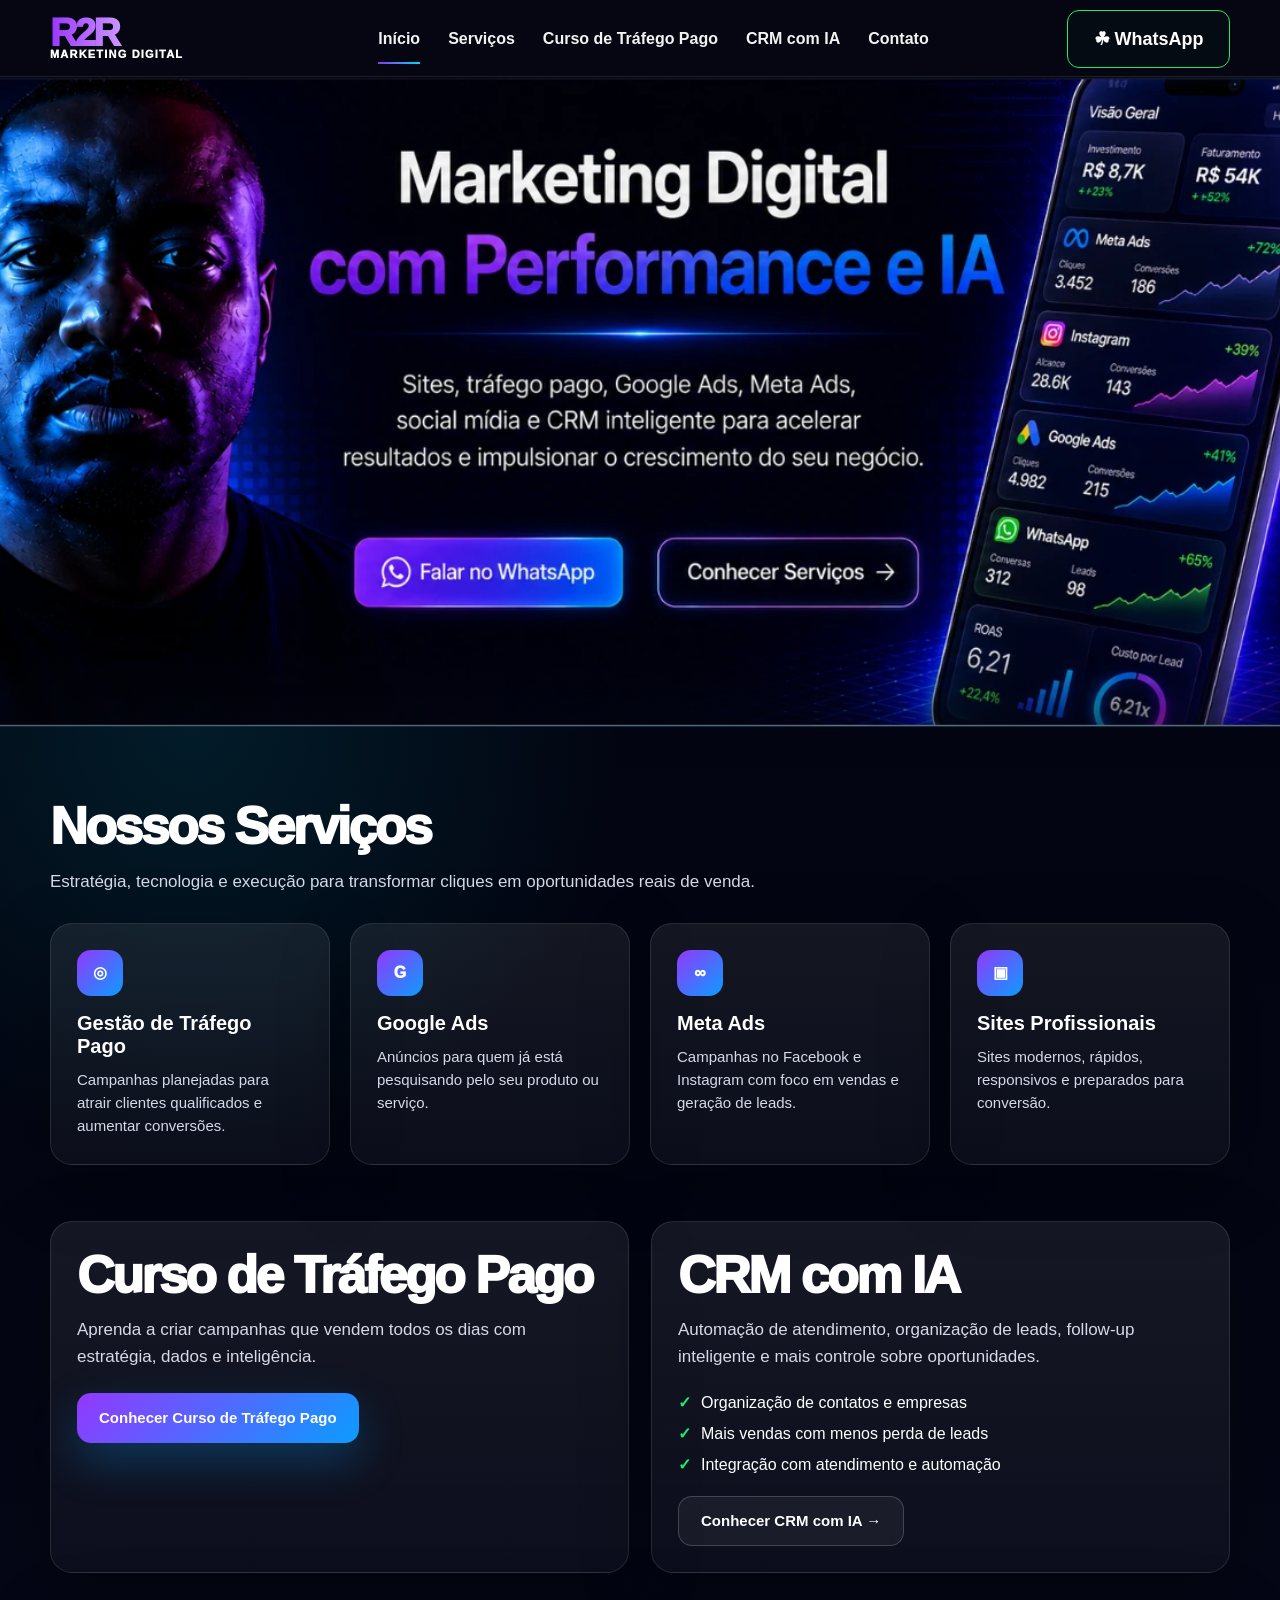
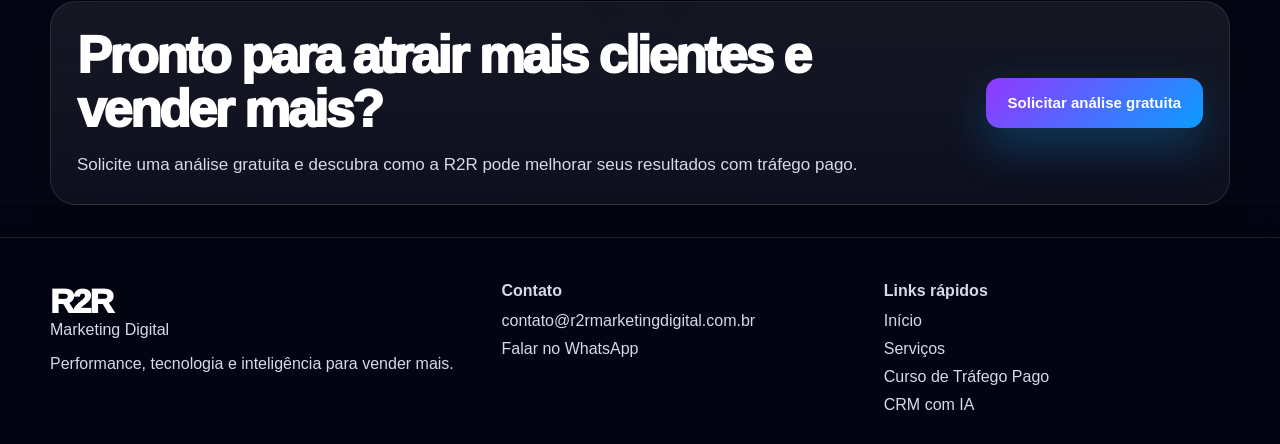
==== commit ddf23043: "Ajusta somente os espaçamentos das seções" ====
--- a/index.html
+++ b/index.html
@@ -173,16 +173,19 @@
     }
 
     main {
-      padding: 68px 0 0;
+      padding: 44px 0 0;
       background:
         radial-gradient(circle at 15% 0%, rgba(0,229,255,.10), transparent 28%),
         linear-gradient(180deg, #020511, #050716);
     }
 
-    section { padding: 34px 0; }
+    main > section {
+      padding: 28px 0;
+      scroll-margin-top: 96px;
+    }
     .section-title {
       max-width: 780px;
-      margin: 0 0 32px;
+      margin: 0 0 28px;
     }
 
     .section-title h2,
@@ -295,7 +298,7 @@
     }
 
     .final {
-      margin-top: 18px;
+      margin-top: 0;
       display: grid;
       grid-template-columns: 1fr auto;
       gap: 28px;
@@ -304,8 +307,8 @@
     }
 
     footer {
-      margin-top: 54px;
-      padding: 48px 0 30px;
+      margin-top: 32px;
+      padding: 44px 0 30px;
       border-top: 1px solid rgba(255,255,255,.10);
       background: #020511;
       color: var(--muted);
@@ -358,7 +361,10 @@
         background-size: auto 100%;
         background-position: center top;
       }
-      main { padding-top: 42px; }
+      main { padding-top: 28px; }
+      main > section { padding: 24px 0; }
+      .section-title { margin-bottom: 24px; }
+      footer { margin-top: 28px; padding: 40px 0 28px; }
       .cards, .split, .final, .footer-grid {
         grid-template-columns: 1fr;
       }
@@ -368,6 +374,10 @@
 
     @media(max-width: 480px) {
       .container { width: min(100% - 24px, 1180px); }
+      main { padding-top: 24px; }
+      main > section { padding: 20px 0; }
+      .section-title { margin-bottom: 22px; }
+      footer { margin-top: 24px; }
       .hero-print {
         min-height: 460px;
         height: 62svh;
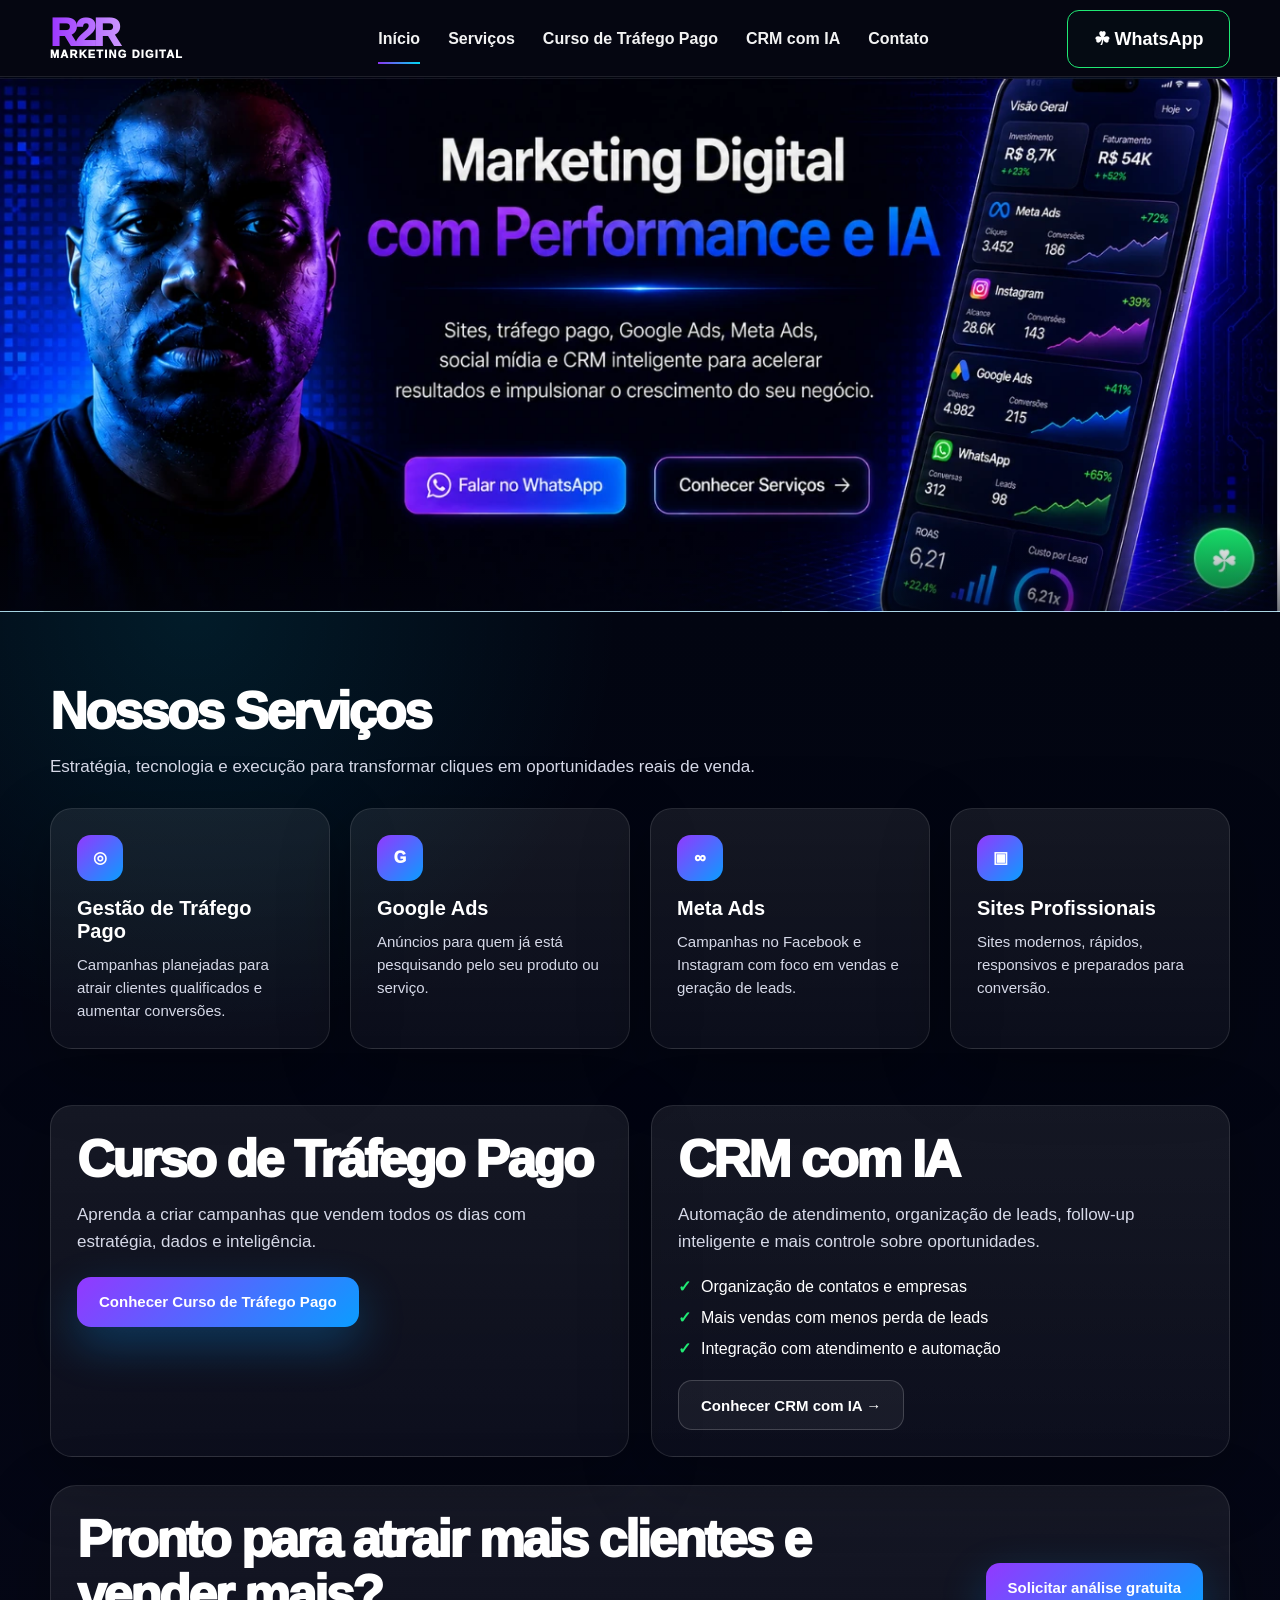
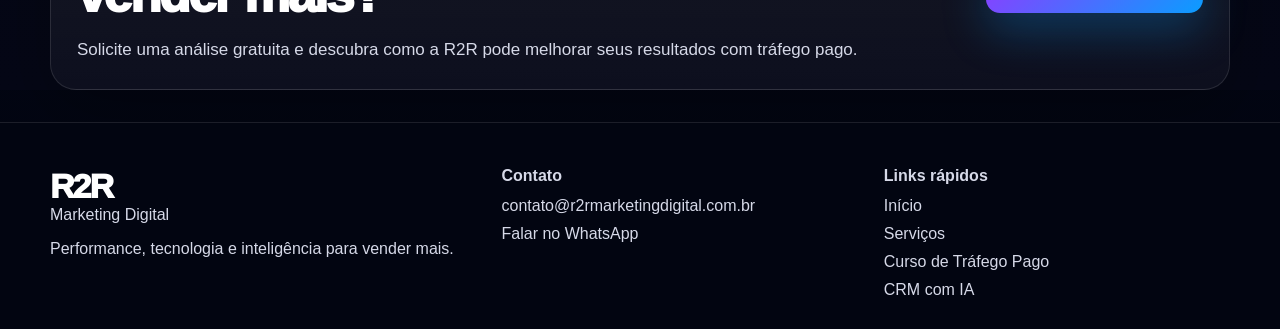
==== commit 3e7611c7: "Configura responsividade preservando o layout atual" ====
--- a/index.html
+++ b/index.html
@@ -385,6 +385,141 @@
       }
       .whats { display: none; }
       .nav { justify-content: center; }
+    }
+    /* Ajustes responsivos: preservam o layout, conteúdo e identidade visual */
+    img, svg, video { max-width: 100%; height: auto; }
+    .nav, .menu, .card, .panel, .final, .footer-grid > * { min-width: 0; }
+    .foot-links a { overflow-wrap: anywhere; }
+
+    .hero-print {
+      min-height: 0;
+      height: auto;
+      max-height: none;
+      aspect-ratio: 1352 / 565;
+      background-size: cover;
+      background-position: center top;
+    }
+
+    @media (max-width: 1100px) {
+      .nav { gap: 16px; }
+      .logo { min-width: 160px; }
+      .logo strong { font-size: 34px; }
+      .menu { gap: 12px; }
+      .menu a { font-size: 14px; }
+      .whats {
+        min-width: 145px;
+        min-height: 52px;
+        padding-inline: 18px;
+        font-size: 16px;
+      }
+      .hero-print {
+        min-height: 0;
+        height: auto;
+        max-height: none;
+        aspect-ratio: 1352 / 565;
+        background-size: cover;
+        background-position: center top;
+      }
+    }
+
+    @media (max-width: 900px) {
+      .topbar {
+        height: 116px;
+        min-height: 116px;
+      }
+      .nav {
+        height: 116px;
+        min-height: 116px;
+        padding: 8px 0 6px;
+        flex-wrap: wrap;
+        align-content: center;
+        justify-content: space-between;
+        gap: 6px 12px;
+      }
+      .logo {
+        min-width: 0;
+        flex: 0 1 auto;
+      }
+      .logo strong { font-size: 30px; }
+      .whats {
+        display: inline-flex;
+        margin-left: auto;
+        min-width: auto;
+        min-height: 42px;
+        padding: 0 14px;
+        font-size: 14px;
+      }
+      .menu {
+        display: flex;
+        order: 3;
+        flex: 0 0 100%;
+        justify-content: flex-start;
+        gap: 20px;
+        overflow-x: auto;
+        overflow-y: hidden;
+        padding: 2px 0 8px;
+        -webkit-overflow-scrolling: touch;
+        scrollbar-width: none;
+      }
+      .menu::-webkit-scrollbar { display: none; }
+      .menu a {
+        flex: 0 0 auto;
+        white-space: nowrap;
+        font-size: 13px;
+        line-height: 1.2;
+      }
+      .menu a.active::after { bottom: -7px; }
+      .hero-print { margin-top: 116px; }
+      .final { grid-template-columns: 1fr; }
+      .final .btn { justify-self: start; }
+    }
+
+    @media (max-width: 640px) {
+      .topbar {
+        height: 110px;
+        min-height: 110px;
+      }
+      .nav {
+        height: 110px;
+        min-height: 110px;
+        padding: 7px 0 5px;
+      }
+      .logo strong { font-size: 28px; }
+      .logo span { font-size: 10px; }
+      .whats {
+        min-height: 40px;
+        padding-inline: 12px;
+        font-size: 13px;
+      }
+      .menu { gap: 18px; padding-bottom: 7px; }
+      .menu a { font-size: 12px; }
+      .hero-print { margin-top: 110px; }
+      .cards { grid-template-columns: 1fr; }
+      .btn {
+        width: 100%;
+        max-width: 100%;
+        min-height: 48px;
+        padding-inline: 14px;
+        white-space: normal;
+        text-align: center;
+      }
+      .final .btn { justify-self: stretch; }
+      .footer-grid { gap: 28px; }
+    }
+
+    @media (max-width: 360px) {
+      .container { width: min(100% - 20px, 1180px); }
+      .logo strong { font-size: 26px; }
+      .logo span { font-size: 9px; }
+      .whats {
+        min-height: 38px;
+        padding-inline: 10px;
+        font-size: 12px;
+      }
+      .menu { gap: 16px; }
+      .menu a { font-size: 11px; }
+      .card, .panel, .final { padding: 20px; }
+      .section-title h2, .panel h2, .final h2 { font-size: 30px; }
     }
   </style>
 </head>
